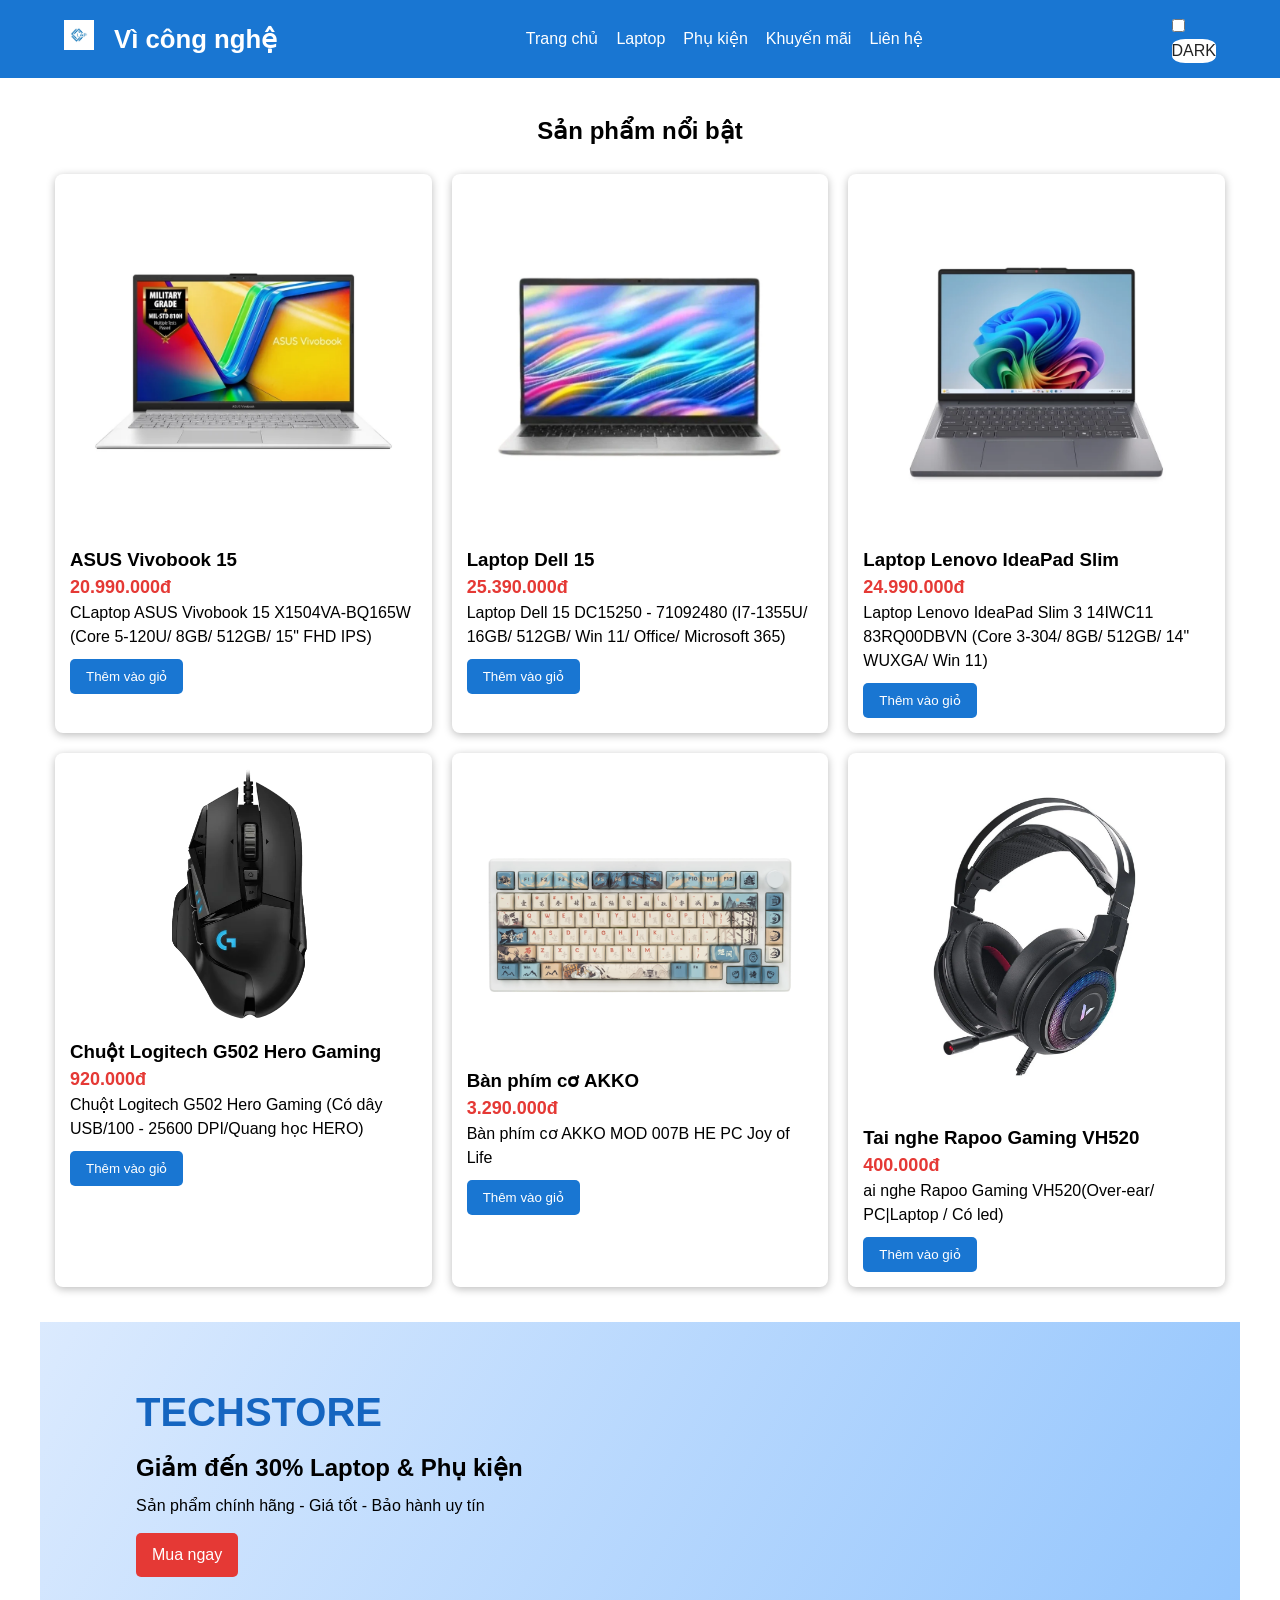
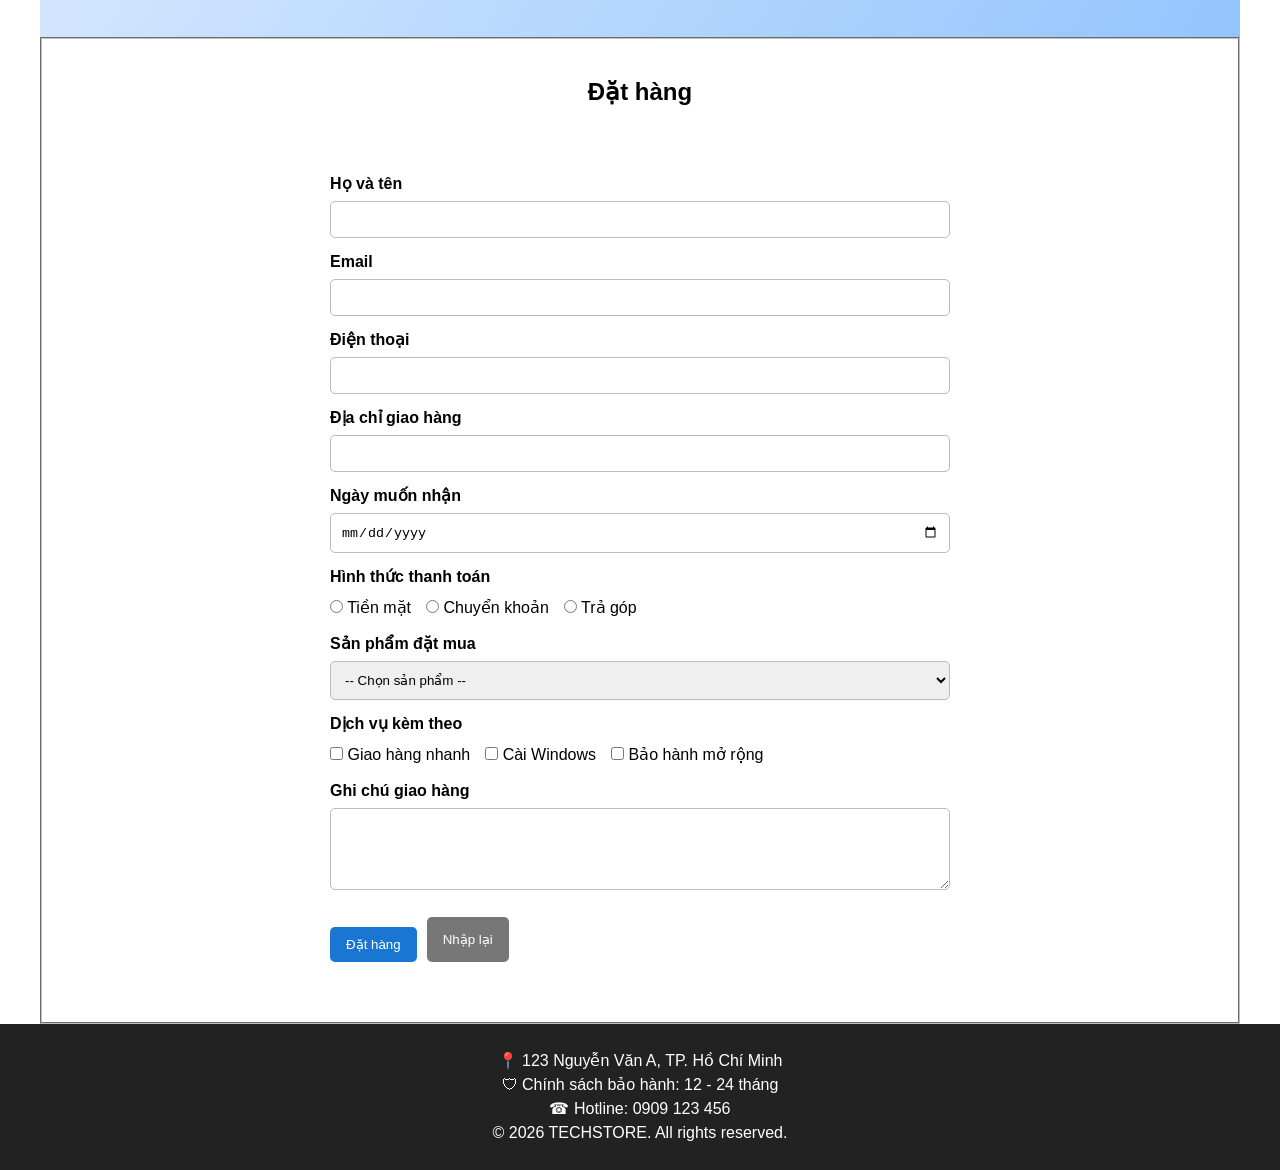
==== index.html @ 11201515 "ok" ====
<!DOCTYPE html>
<html lang="vi">

<head>
    <meta charset="UTF-8">
    <link rel="stylesheet" href="web.css">
    <title>CÔNG NGHỆ LÙN</title>
    <link rel="icon" type="image/x-icon" href="logo.png">
</head>

<body>
    <header>
        <div class="logo">
            <img src="logo.png" width="30PX" height="30PX">
            <h3>Vì công nghệ</h3>
        </div>
        <nav>
            <a href="#">Trang chủ</a>
            <a href="#laptop">Laptop</a>
            <a href="#phukien">Phụ kiện</a>
            <a href="#khuyenmai">Khuyến mãi</a>
            <a href="#lienhe">Liên hệ</a>
        </nav>
        <div>
            <input type="checkbox" id="nut-theme">
            <label for="nut-theme" class="theme-nut">
                <span class="sunmode">LIGHT</span>
                <span class="nightmode">DARK</span>
            </label>
        </div>
    </header>
    <main>
            <section id="sanpham">
        <h2 class="title">Sản phẩm nổi bật</h2>

        <div class="products" id="laptop">

            <article class="product">
                <img src="asusvivo15.png" alt="ASUS Vivobook">
                <h3>ASUS Vivobook 15</h3>
                <p class="price">20.990.000đ</p>
                <p>CLaptop ASUS Vivobook 15 X1504VA-BQ165W (Core 5-120U/ 8GB/ 512GB/ 15" FHD IPS)</p>
                <button>Thêm vào giỏ</button>
            </article>

            <article class="product">
                <img src="dell.png" alt="Dell Inspiron">
                <h3>Laptop Dell 15</h3>
                <p class="price">25.390.000đ</p>
                <p>Laptop Dell 15 DC15250 - 71092480 (I7-1355U/ 16GB/ 512GB/ Win 11/ Office/ Microsoft 365)</p>
                <button>Thêm vào giỏ</button>
            </article>

            <article class="product">
                <img src="levono.png" alt="Lenovo IdeaPad">
                <h3>Laptop Lenovo IdeaPad Slim</h3>
                <p class="price">24.990.000đ</p>
                <p>Laptop Lenovo IdeaPad Slim 3 14IWC11 83RQ00DBVN (Core 3-304/ 8GB/ 512GB/ 14" WUXGA/ Win 11)</p>
                <button>Thêm vào giỏ</button>
            </article>

            <article class="product">
                <img src="chuot.png" alt="Chuột Logitech">
                <h3>Chuột Logitech G502 Hero Gaming</h3>
                <p class="price">920.000đ</p>
                <p>Chuột Logitech G502 Hero Gaming (Có dây USB/100 - 25600 DPI/Quang học HERO)</p>
                <button>Thêm vào giỏ</button>
            </article>

            <article class="product" id="phukien">
                <img src="banphim.png" alt="Bàn phím cơ">
                <h3>Bàn phím cơ AKKO</h3>
                <p class="price">3.290.000đ</p>
                <p>Bàn phím cơ AKKO MOD 007B HE PC Joy of Life</p>
                <button>Thêm vào giỏ</button>
            </article>

            <article class="product">
                <img src="tainghe.png" alt="Tai nghe">
                <h3>Tai nghe Rapoo Gaming VH520</h3>
                <p class="price">400.000đ</p>
                <p>ai nghe Rapoo Gaming VH520(Over-ear/ PC|Laptop / Có led)</p>
                <button>Thêm vào giỏ</button>
            </article>

        </div>
    </section>

        <section class="banner" id="khuyenmai">
            <div>
                <h1>TECHSTORE</h1>
                <h2>Giảm đến 30% Laptop & Phụ kiện</h2>
                <p>Sản phẩm chính hãng - Giá tốt - Bảo hành uy tín</p>
                <a href="#sanpham" class="buy">Mua ngay</a>
            </div>
        </section>
        <fieldset>
            <section class="order">
                <h2 class="title">Đặt hàng</h2>

                <form>
                    <label>Họ và tên</label>
                    <input type="text" required>

                    <label>Email</label>
                    <input type="email" required>

                    <label>Điện thoại</label>
                    <input type="tel" required>

                    <label>Địa chỉ giao hàng</label>
                    <input type="text" required>

                    <label>Ngày muốn nhận</label>
                    <input type="date" required>

                    <label>Hình thức thanh toán</label>
                    <div class="radio">
                        <label><input type="radio" name="pay" required> Tiền mặt</label>
                        <label><input type="radio" name="pay"> Chuyển khoản</label>
                        <label><input type="radio" name="pay"> Trả góp</label>
                    </div>

                    <label>Sản phẩm đặt mua</label>
                    <select required>
                        <option value="">-- Chọn sản phẩm --</option>
                        <option>ASUS Vivobook 15</option>
                        <option>Dell Inspiron 15</option>
                        <option>Lenovo IdeaPad 5</option>
                        <option>Chuột Logitech G102</option>
                        <option>Bàn phím cơ AKKO</option>
                        <option>Tai nghe Gaming Havit</option>
                    </select>

                    <label>Dịch vụ kèm theo</label>
                    <div class="check">
                        <label><input type="checkbox"> Giao hàng nhanh</label>
                        <label><input type="checkbox"> Cài Windows</label>
                        <label><input type="checkbox"> Bảo hành mở rộng</label>
                    </div>

                    <label>Ghi chú giao hàng</label>
                    <textarea rows="4"></textarea>

                    <div class="form-btn">
                        <button type="submit">Đặt hàng</button>
                        <button type="reset">Nhập lại</button>
                    </div>
                </form>
            </section>

        </fieldset>

    </main>

    <footer id="lienhe">
        <p>📍 123 Nguyễn Văn A, TP. Hồ Chí Minh</p>
        <p>🛡 Chính sách bảo hành: 12 - 24 tháng</p>
        <p>☎ Hotline: 0909 123 456</p>
        <p>© 2026 TECHSTORE. All rights reserved.</p>
    </footer>
</body>

</html>
---- web.css ----
* {
    box-sizing: border-box;
    margin: 0;
    padding: 0;
}
:root{
    --bg-color:white;
    --text-color:black;
    --accent:red;
}
#nut-theme:checked~*{
    --bg-color:black;
    --text-color:white;
    --accent:red;
}
html {
    scroll-behavior: smooth;
}

body {
    font-family: Arial, sans-serif;
    background: var(--bg-color);
    color: var(--text-color);
    line-height: 1.5;
}
body:has(#nut-theme:checked){
    --bg-color:black;
    --text-color:white;
    --accent:red;
}
header {
    background: #1976d2;
    color: white;
    padding: 15px 5%;
    display: flex;
    align-items: center;
    gap: 25px;
}

.logo {
    gap: 20px;
    display: flex;
    font-size: 22px;
    font-weight: bold;
}

.logo span {
    color: #ffeb3b;
}

nav {
    display: flex;
    gap: 18px;
    flex: 1;
    justify-content: center;
}

nav a {
    color: white;
    text-decoration: none;
}

nav a:hover {
    color: #ffeb3b;
}

button,
.buy {
    border: 0;
    padding: 10px 16px;
    border-radius: 5px;
    cursor: pointer;
}

.theme-nut {
    display:  flex;
    align-items: center;
    justify-content: center;
    border-radius: 30%;
    background: #fff;
    color: #222;
    cursor: pointer;
}
.sunmode{
    display: none;
}
.nightmode{
    display: inline;
}
#nut_theme:checked ~ .theme-nut .sunmode {display: inline;}
#nut_theme:checked ~ .theme-nut .nightmode{display: none;}
.banner {
    min-height: 280px;
    padding: 60px 8%;
    display: flex;
    align-items: center;
    background: linear-gradient(120deg, #dbeafe, #93c5fd);
    color: black !important;
}

.banner h1 {
    font-size: 40px;
    color: #1565c0;
}

.banner h2 {
    margin: 8px 0;
}

.buy {
    display: inline-block;
    margin-top: 15px;
    background: #e53935;
    color: white;
    text-decoration: none;
}

main {
    max-width: 1200px;
    margin: auto;
}

section {
    padding: 35px 15px;
}

.title {
    text-align: center;
    margin-bottom: 25px;
}

.products {
    display: grid;
    grid-template-columns: repeat(3, 1fr);
    gap: 20px;
}

.product {
    background: white;
    color: black !important;
    padding: 15px;
    border-radius: 8px;
    box-shadow: 0 2px 8px #bbb;
}

.product img {
    width: 100%;
    display: block;
    border-radius: 5px;
}

.product h3 {
    margin-top: 10px;
}

.price {
    color: #e53935;
    font-weight: bold;
    font-size: 18px;
}

.product button,
.form-btn button:first-child {
    background: #1976d2;
    color: white;
    margin-top: 10px;
}

.order {
    max-width: 700px;
    margin: auto;
}

form {
    background: white;
    color: black !important;
    padding: 25px;
    border-radius: 8px;
}

form > label {
    display: block;
    margin-top: 12px;
    font-weight: bold;
}

input[type="text"],
input[type="email"],
input[type="tel"],
input[type="date"],
select,
textarea {
    width: 100%;
    padding: 10px;
    margin-top: 5px;
    border: 1px solid #bbb;
    border-radius: 5px;
}

.radio,
.check {
    display: flex;
    flex-wrap: wrap;
    gap: 15px;
    margin-top: 7px;
}

.radio label,
.check label {
    font-weight: normal;
}

.form-btn {
    display: flex;
    gap: 10px;
    margin-top: 20px;
}

.form-btn button:last-child {
    background: #777;
    color: white;
}

footer {
    background: #222;
    color: white;
    text-align: center;
    padding: 25px 10px;
}



@media (max-width: 768px) {
    header {
        flex-wrap: wrap;
        justify-content: center;
    }

    nav {
        order: 3;
        flex-basis: 100%;
        flex-wrap: wrap;
    }

    .products {
        grid-template-columns: repeat(2, 1fr);
    }
}

@media (max-width: 500px) {
    header {
        padding: 12px;
        gap: 12px;
    }

    nav {
        gap: 8px;
        font-size: 14px;
    }

    nav a {
        padding: 3px;
    }

    .banner {
        padding: 40px 20px;
        min-height: 230px;
    }

    .banner h1 {
        font-size: 30px;
    }

    .banner h2 {
        font-size: 20px;
    }

    section {
        padding: 25px 10px;
    }

    .products {
        grid-template-columns: 1fr;
    }

    form {
        padding: 15px;
    }

    .radio,
    .check {
        flex-direction: column;
        gap: 7px;
    }

    .form-btn {
        flex-direction: column;
    }

    .form-btn button {
        width: 100%;
    }
}
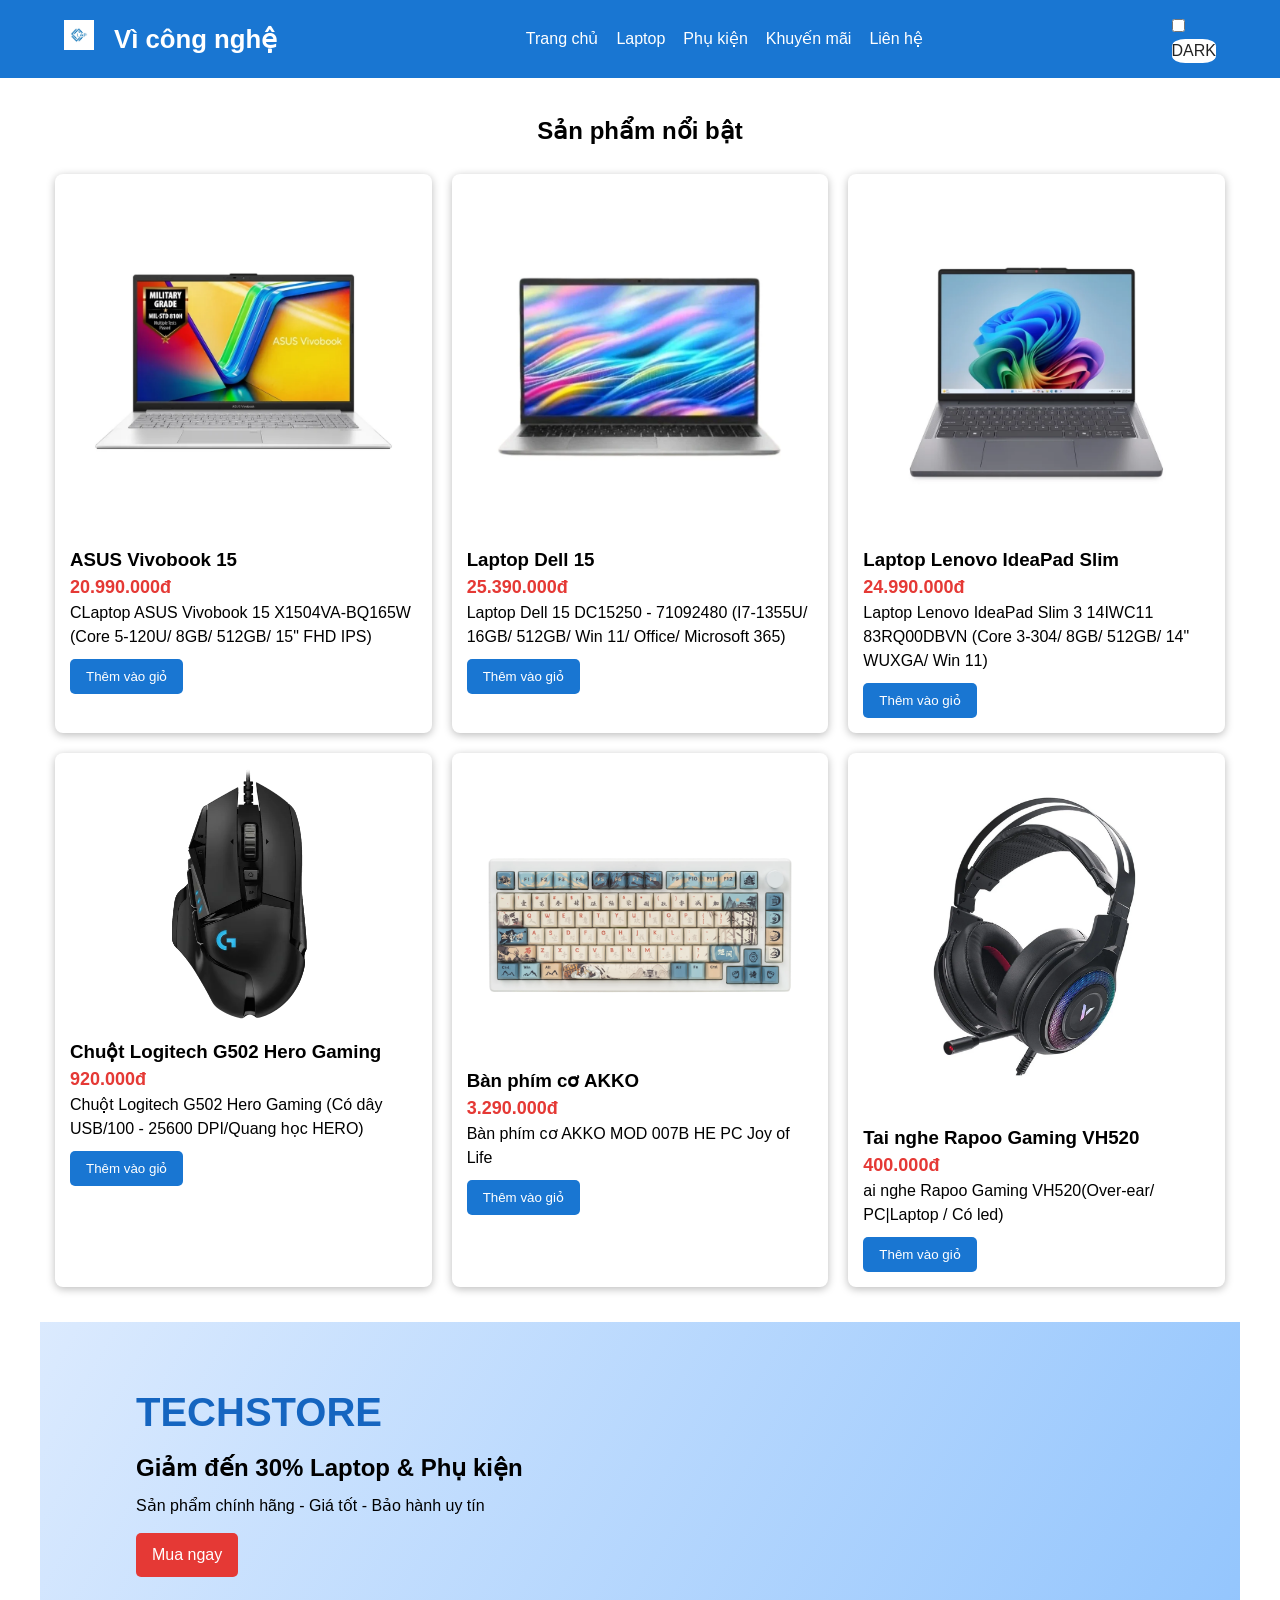
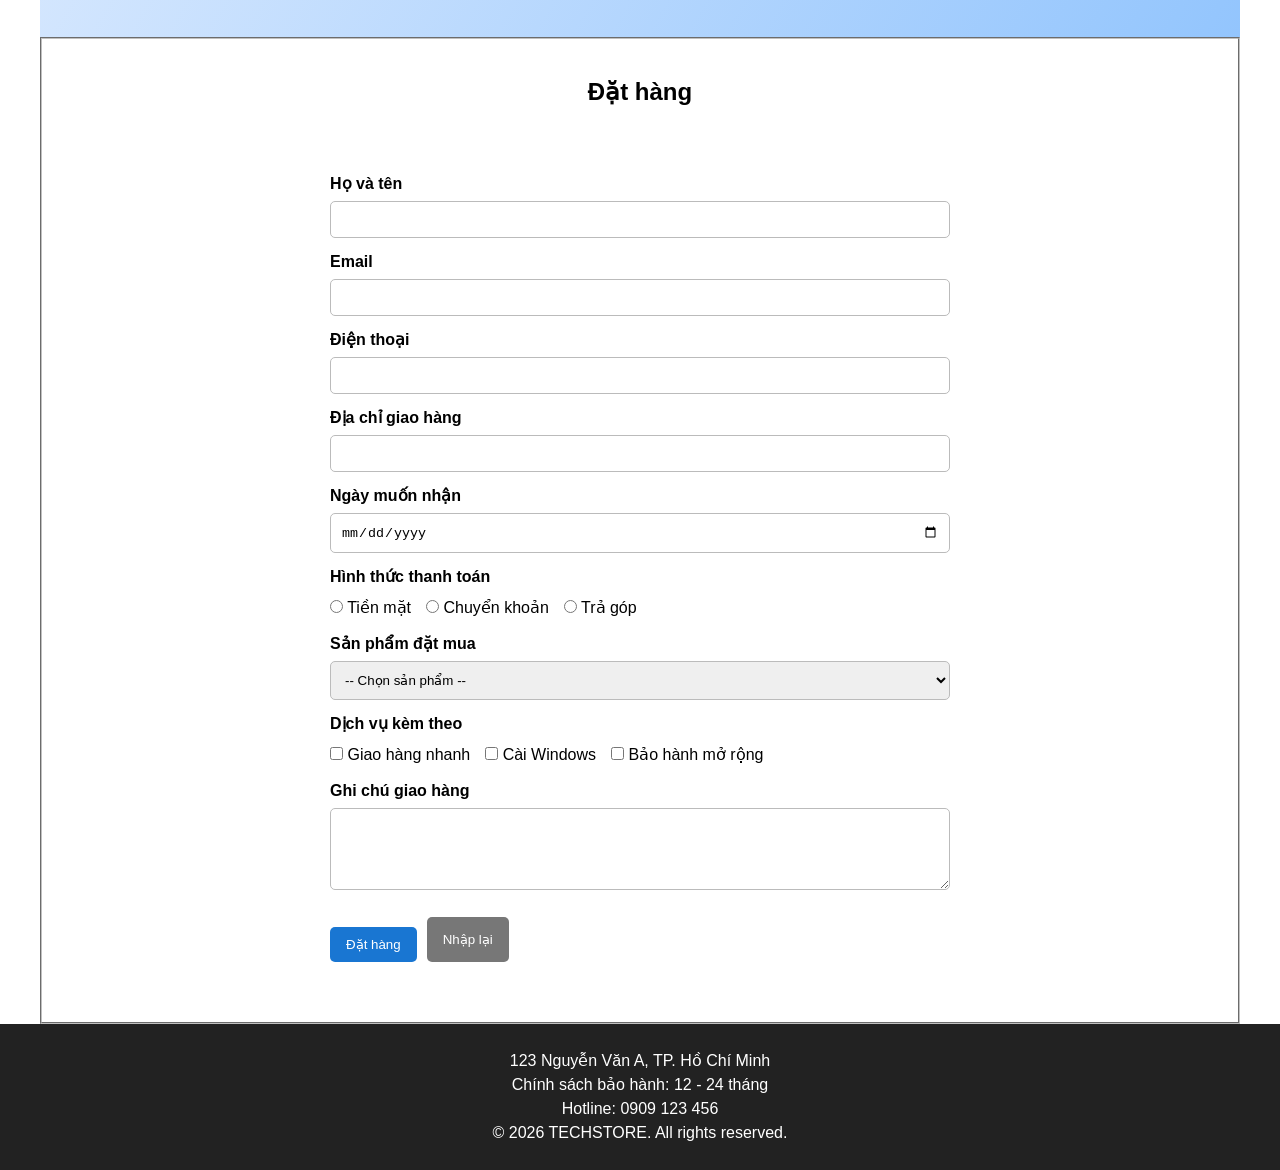
==== commit 2a93e865: "ok" ====
--- a/index.html
+++ b/index.html
@@ -3,15 +3,15 @@
 
 <head>
     <meta charset="UTF-8">
-    <link rel="stylesheet" href="web.css">
+    <link rel="stylesheet" href="index.css">
     <title>CÔNG NGHỆ LÙN</title>
-    <link rel="icon" type="image/x-icon" href="logo.png">
+    <link rel="icon" type="image/x-icon" href="anh/logo.png">
 </head>
 
 <body>
     <header>
         <div class="logo">
-            <img src="logo.png" width="30PX" height="30PX">
+            <img src="anh/logo.png" width="30PX" height="30PX">
             <h3>Vì công nghệ</h3>
         </div>
         <nav>
@@ -36,7 +36,7 @@
         <div class="products" id="laptop">
 
             <article class="product">
-                <img src="asusvivo15.png" alt="ASUS Vivobook">
+                <img src="anh/asusvivo15.png" alt="ASUS Vivobook">
                 <h3>ASUS Vivobook 15</h3>
                 <p class="price">20.990.000đ</p>
                 <p>CLaptop ASUS Vivobook 15 X1504VA-BQ165W (Core 5-120U/ 8GB/ 512GB/ 15" FHD IPS)</p>
@@ -44,7 +44,7 @@
             </article>
 
             <article class="product">
-                <img src="dell.png" alt="Dell Inspiron">
+                <img src="anh/dell.png" alt="Dell Inspiron">
                 <h3>Laptop Dell 15</h3>
                 <p class="price">25.390.000đ</p>
                 <p>Laptop Dell 15 DC15250 - 71092480 (I7-1355U/ 16GB/ 512GB/ Win 11/ Office/ Microsoft 365)</p>
@@ -52,7 +52,7 @@
             </article>
 
             <article class="product">
-                <img src="levono.png" alt="Lenovo IdeaPad">
+                <img src="anh/levono.png" alt="Lenovo IdeaPad">
                 <h3>Laptop Lenovo IdeaPad Slim</h3>
                 <p class="price">24.990.000đ</p>
                 <p>Laptop Lenovo IdeaPad Slim 3 14IWC11 83RQ00DBVN (Core 3-304/ 8GB/ 512GB/ 14" WUXGA/ Win 11)</p>
@@ -60,7 +60,7 @@
             </article>
 
             <article class="product">
-                <img src="chuot.png" alt="Chuột Logitech">
+                <img src="anh/chuot.png" alt="Chuột Logitech">
                 <h3>Chuột Logitech G502 Hero Gaming</h3>
                 <p class="price">920.000đ</p>
                 <p>Chuột Logitech G502 Hero Gaming (Có dây USB/100 - 25600 DPI/Quang học HERO)</p>
@@ -68,7 +68,7 @@
             </article>
 
             <article class="product" id="phukien">
-                <img src="banphim.png" alt="Bàn phím cơ">
+                <img src="anh/banphim.png" alt="Bàn phím cơ">
                 <h3>Bàn phím cơ AKKO</h3>
                 <p class="price">3.290.000đ</p>
                 <p>Bàn phím cơ AKKO MOD 007B HE PC Joy of Life</p>
@@ -76,7 +76,7 @@
             </article>
 
             <article class="product">
-                <img src="tainghe.png" alt="Tai nghe">
+                <img src="anh/tainghe.png" alt="Tai nghe">
                 <h3>Tai nghe Rapoo Gaming VH520</h3>
                 <p class="price">400.000đ</p>
                 <p>ai nghe Rapoo Gaming VH520(Over-ear/ PC|Laptop / Có led)</p>
@@ -125,11 +125,11 @@
                     <select required>
                         <option value="">-- Chọn sản phẩm --</option>
                         <option>ASUS Vivobook 15</option>
-                        <option>Dell Inspiron 15</option>
-                        <option>Lenovo IdeaPad 5</option>
-                        <option>Chuột Logitech G102</option>
+                        <option>Laptop Dell 15</option>
+                        <option>Laptop Lenovo IdeaPad</option>
+                        <option>Chuột Logitech G502</option>
                         <option>Bàn phím cơ AKKO</option>
-                        <option>Tai nghe Gaming Havit</option>
+                        <option>Tai nghe Rapoo</option>
                     </select>
 
                     <label>Dịch vụ kèm theo</label>
@@ -154,9 +154,9 @@
     </main>
 
     <footer id="lienhe">
-        <p>📍 123 Nguyễn Văn A, TP. Hồ Chí Minh</p>
-        <p>🛡 Chính sách bảo hành: 12 - 24 tháng</p>
-        <p>☎ Hotline: 0909 123 456</p>
+        <p>123 Nguyễn Văn A, TP. Hồ Chí Minh</p>
+        <p>Chính sách bảo hành: 12 - 24 tháng</p>
+        <p>Hotline: 0909 123 456</p>
         <p>© 2026 TECHSTORE. All rights reserved.</p>
     </footer>
 </body>
--- a/index.css
+++ b/index.css
@@ -0,0 +1,303 @@
+* {
+    box-sizing: border-box;
+    margin: 0;
+    padding: 0;
+}
+:root{
+    --bg-color:white;
+    --text-color:black;
+    --accent:red;
+}
+#nut-theme:checked~*{
+    --bg-color:black;
+    --text-color:white;
+    --accent:red;
+}
+html {
+    scroll-behavior: smooth;
+}
+
+body {
+    font-family: Arial, sans-serif;
+    background: var(--bg-color);
+    color: var(--text-color);
+    line-height: 1.5;
+}
+body:has(#nut-theme:checked){
+    --bg-color:black;
+    --text-color:white;
+    --accent:red;
+}
+header {
+    background: #1976d2;
+    color: white;
+    padding: 15px 5%;
+    display: flex;
+    align-items: center;
+    gap: 25px;
+}
+
+.logo {
+    gap: 20px;
+    display: flex;
+    font-size: 22px;
+    font-weight: bold;
+}
+
+.logo span {
+    color: #ffeb3b;
+}
+
+nav {
+    display: flex;
+    gap: 18px;
+    flex: 1;
+    justify-content: center;
+}
+
+nav a {
+    color: white;
+    text-decoration: none;
+}
+
+nav a:hover {
+    color: #ffeb3b;
+}
+
+button,
+.buy {
+    border: 0;
+    padding: 10px 16px;
+    border-radius: 5px;
+    cursor: pointer;
+}
+
+.theme-nut {
+    display:  flex;
+    align-items: center;
+    justify-content: center;
+    border-radius: 30%;
+    background: #fff;
+    color: #222;
+    cursor: pointer;
+}
+.sunmode{
+    display: none;
+}
+.nightmode{
+    display: inline;
+}
+#nut_theme:checked ~ .theme-nut .sunmode {display: inline;}
+#nut_theme:checked ~ .theme-nut .nightmode{display: none;}
+.banner {
+    min-height: 280px;
+    padding: 60px 8%;
+    display: flex;
+    align-items: center;
+    background: linear-gradient(120deg, #dbeafe, #93c5fd);
+    color: black !important;
+}
+
+.banner h1 {
+    font-size: 40px;
+    color: #1565c0;
+}
+
+.banner h2 {
+    margin: 8px 0;
+}
+
+.buy {
+    display: inline-block;
+    margin-top: 15px;
+    background: #e53935;
+    color: white;
+    text-decoration: none;
+}
+
+main {
+    max-width: 1200px;
+    margin: auto;
+}
+
+section {
+    padding: 35px 15px;
+}
+
+.title {
+    text-align: center;
+    margin-bottom: 25px;
+}
+
+.products {
+    display: grid;
+    grid-template-columns: repeat(3, 1fr);
+    gap: 20px;
+}
+
+.product {
+    background: white;
+    color: black !important;
+    padding: 15px;
+    border-radius: 8px;
+    box-shadow: 0 2px 8px #bbb;
+}
+
+.product img {
+    width: 100%;
+    display: block;
+    border-radius: 5px;
+}
+
+.product h3 {
+    margin-top: 10px;
+}
+
+.price {
+    color: #e53935;
+    font-weight: bold;
+    font-size: 18px;
+}
+
+.product button,
+.form-btn button:first-child {
+    background: #1976d2;
+    color: white;
+    margin-top: 10px;
+}
+
+.order {
+    max-width: 700px;
+    margin: auto;
+}
+
+form {
+    background: white;
+    color: black !important;
+    padding: 25px;
+    border-radius: 8px;
+}
+
+form > label {
+    display: block;
+    margin-top: 12px;
+    font-weight: bold;
+}
+
+input[type="text"],
+input[type="email"],
+input[type="tel"],
+input[type="date"],
+select,
+textarea {
+    width: 100%;
+    padding: 10px;
+    margin-top: 5px;
+    border: 1px solid #bbb;
+    border-radius: 5px;
+}
+
+.radio,
+.check {
+    display: flex;
+    flex-wrap: wrap;
+    gap: 15px;
+    margin-top: 7px;
+}
+
+.radio label,
+.check label {
+    font-weight: normal;
+}
+
+.form-btn {
+    display: flex;
+    gap: 10px;
+    margin-top: 20px;
+}
+
+.form-btn button:last-child {
+    background: #777;
+    color: white;
+}
+
+footer {
+    background: #222;
+    color: white;
+    text-align: center;
+    padding: 25px 10px;
+}
+
+
+
+@media (max-width: 768px) {
+    header {
+        flex-wrap: wrap;
+        justify-content: center;
+    }
+
+    nav {
+        order: 3;
+        flex-basis: 100%;
+        flex-wrap: wrap;
+    }
+
+    .products {
+        grid-template-columns: repeat(2, 1fr);
+    }
+}
+
+@media (max-width: 500px) {
+    header {
+        padding: 12px;
+        gap: 12px;
+    }
+
+    nav {
+        gap: 8px;
+        font-size: 14px;
+    }
+
+    nav a {
+        padding: 3px;
+    }
+
+    .banner {
+        padding: 40px 20px;
+        min-height: 230px;
+    }
+
+    .banner h1 {
+        font-size: 30px;
+    }
+
+    .banner h2 {
+        font-size: 20px;
+    }
+
+    section {
+        padding: 25px 10px;
+    }
+
+    .products {
+        grid-template-columns: 1fr;
+    }
+
+    form {
+        padding: 15px;
+    }
+
+    .radio,
+    .check {
+        flex-direction: column;
+        gap: 7px;
+    }
+
+    .form-btn {
+        flex-direction: column;
+    }
+
+    .form-btn button {
+        width: 100%;
+    }
+}
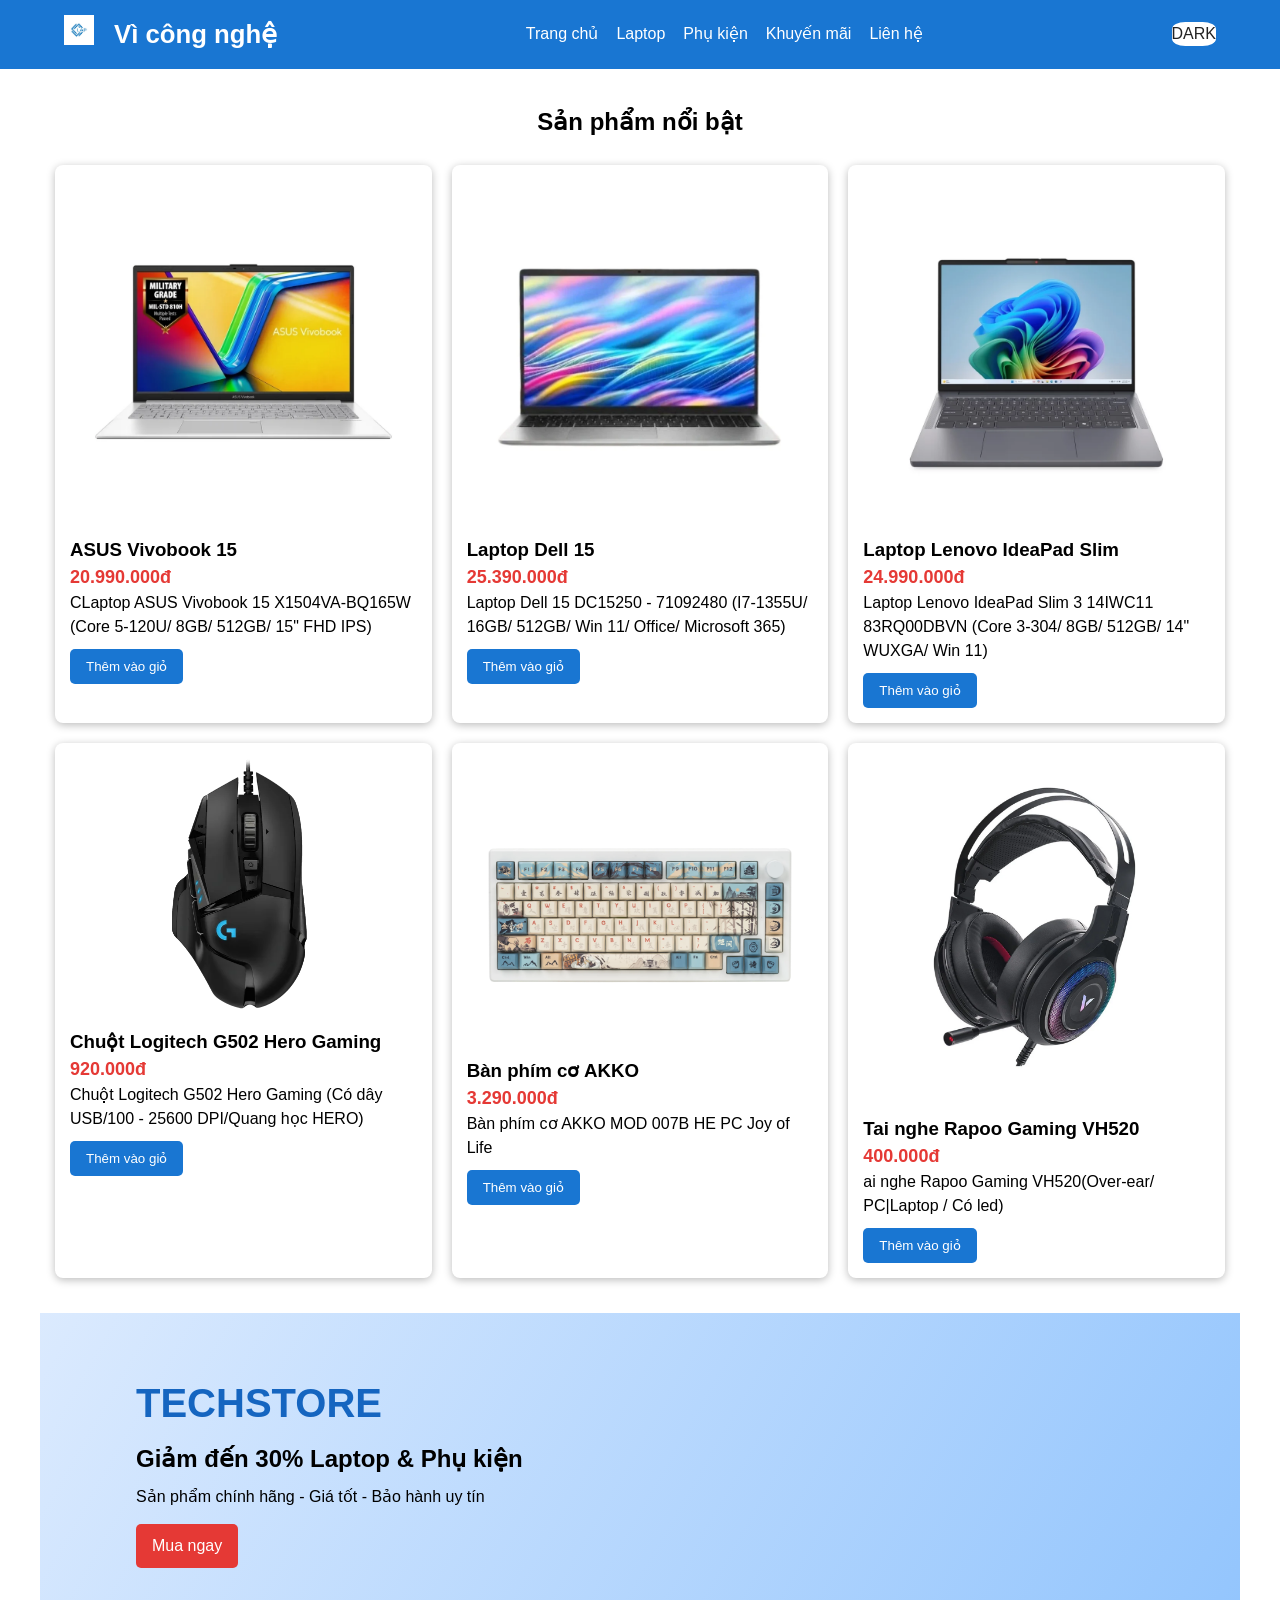
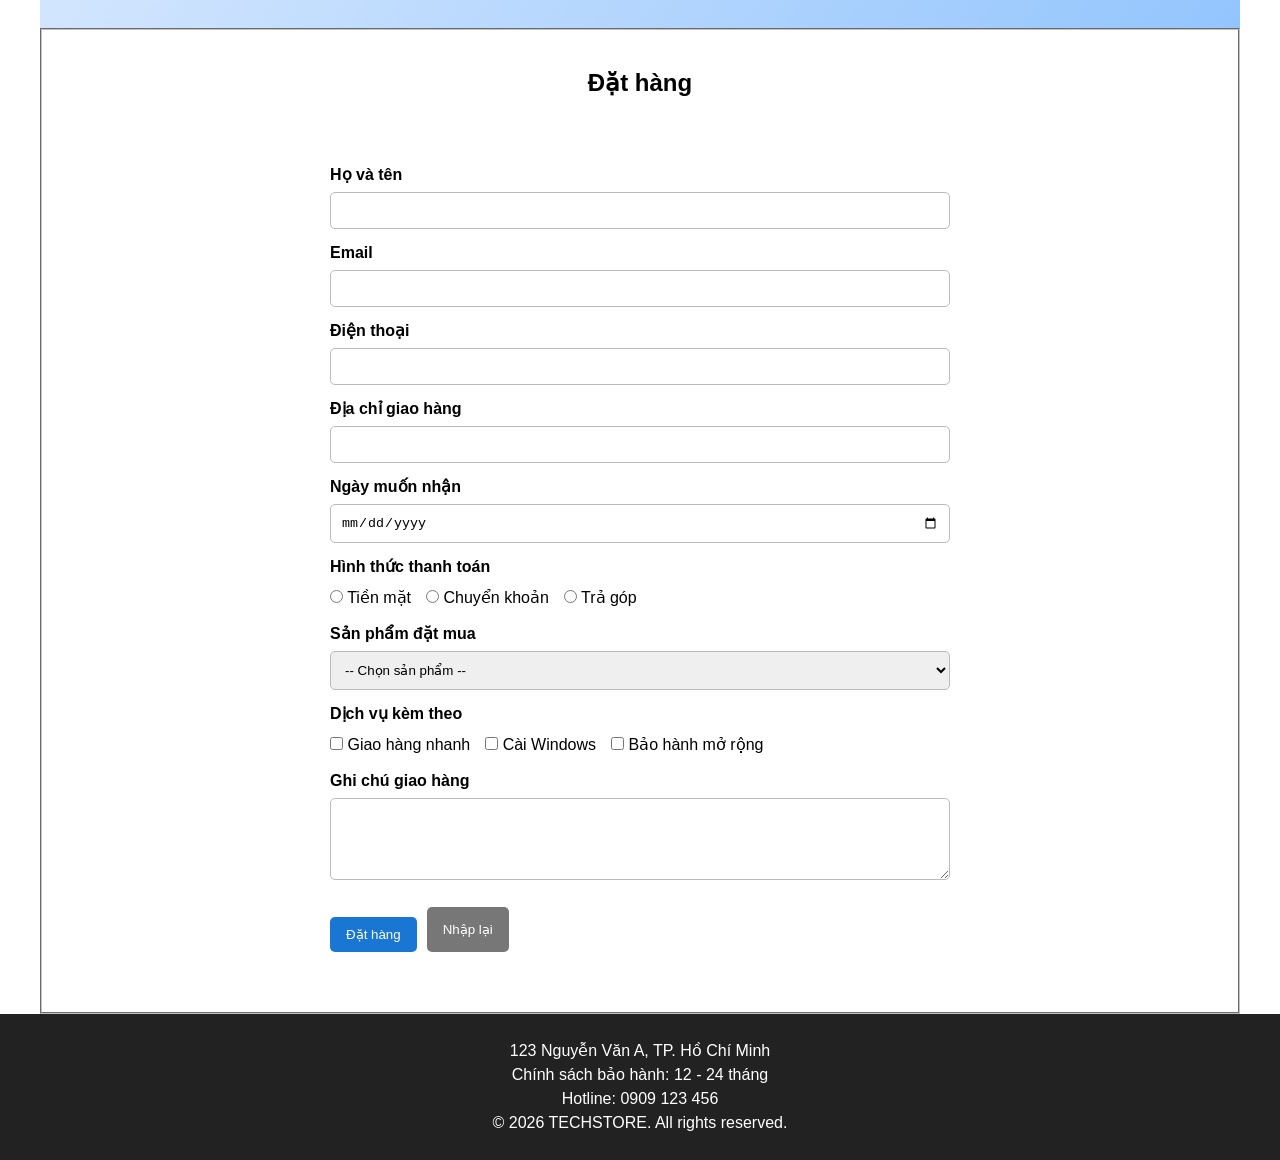
==== commit 5cdc7273: "g" ====
--- a/index.html
+++ b/index.html
@@ -21,7 +21,7 @@
             <a href="#khuyenmai">Khuyến mãi</a>
             <a href="#lienhe">Liên hệ</a>
         </nav>
-        <div>
+        <div class="doi-theme">
             <input type="checkbox" id="nut-theme">
             <label for="nut-theme" class="theme-nut">
                 <span class="sunmode">LIGHT</span>
--- a/index.css
+++ b/index.css
@@ -89,6 +89,9 @@
 }
 #nut_theme:checked ~ .theme-nut .sunmode {display: inline;}
 #nut_theme:checked ~ .theme-nut .nightmode{display: none;}
+.doi-theme input{
+    display: none;
+}
 .banner {
     min-height: 280px;
     padding: 60px 8%;
